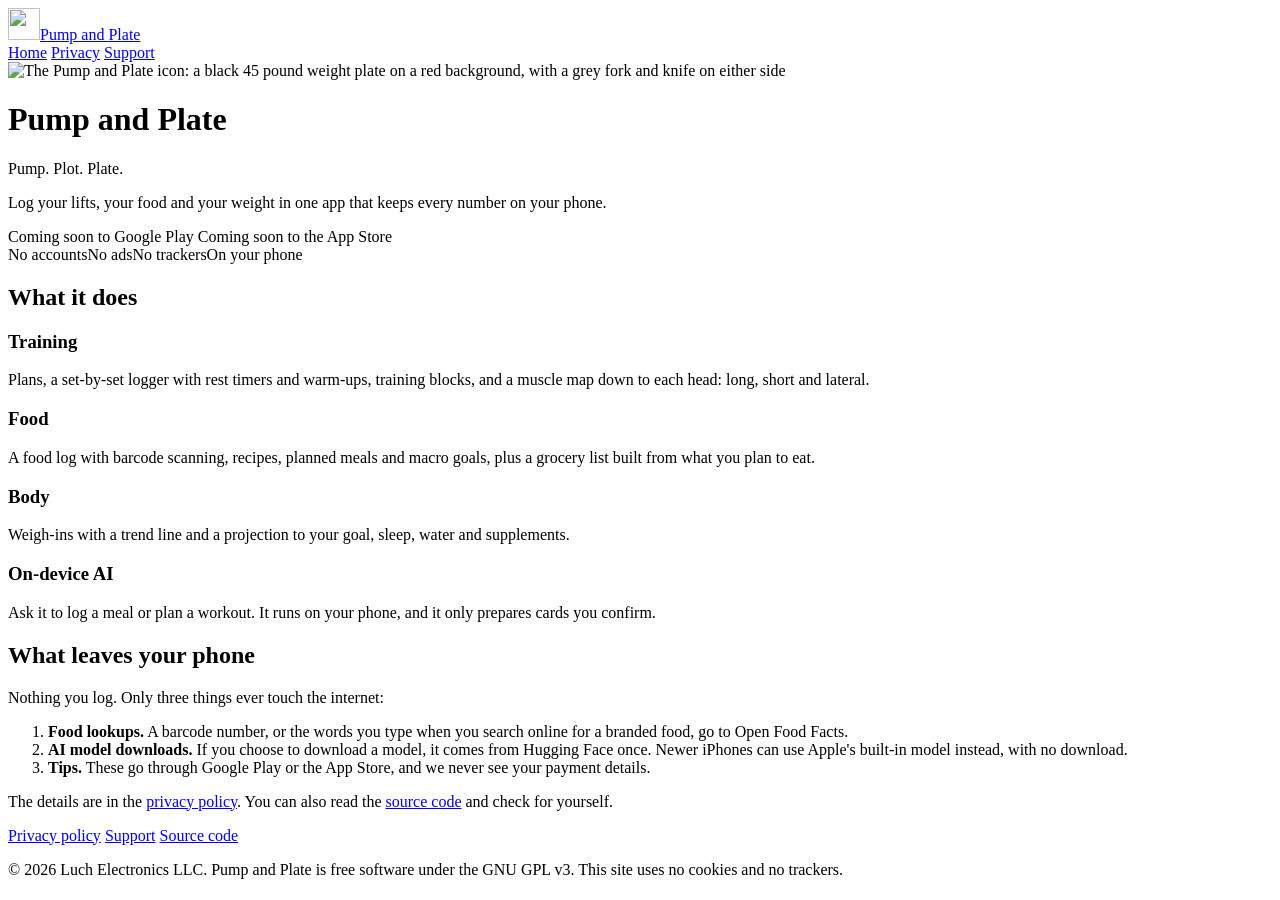
==== docs/index.html @ c7902e40 "Website: link the source code on GitHub Co-Authored-By: Claude Opus 5.5 <noreply@anthropic.com> Clau" ====
<!doctype html>
<html lang="en">
<head>
<meta charset="utf-8">
<meta name="viewport" content="width=device-width, initial-scale=1, viewport-fit=cover">
<meta name="referrer" content="no-referrer">
<title>Pump and Plate</title>
<meta name="description" content="A private workout and nutrition tracker. Everything you log stays on your phone.">
<link rel="stylesheet" href="style.css">
<link rel="icon" href="favicon.png" type="image/png">
<link rel="apple-touch-icon" href="apple-touch-icon.png">
</head>
<body>
<header class="wrap bar">
  <a class="brand" href="index.html"><img src="favicon.png" alt="" width="32" height="32">Pump and Plate</a>
  <nav class="nav" aria-label="Pages">
      <a href="index.html" aria-current="page">Home</a>
      <a href="privacy.html">Privacy</a>
      <a href="support.html">Support</a>
  </nav>
</header>
<main class="wrap">
<div class="hero">
  <img class="icon" src="icon.png" width="180" height="180" alt="The Pump and Plate icon: a black 45 pound weight plate on a red background, with a grey fork and knife on either side">
  <h1>Pump and Plate</h1>
  <p class="tagline">Pump. Plot. Plate.</p>
  <p class="lede">Log your lifts, your food and your weight in one app that keeps every number on your phone.</p>
  <div class="stores" aria-label="Where to get it">
    <span class="store">Coming soon to Google Play</span>
    <span class="store">Coming soon to the App Store</span>
  </div>
</div>

<div class="stamp" aria-label="The app has no accounts, no ads, no trackers, and keeps your data on your phone">
  <span>No accounts</span><span>No ads</span><span>No trackers</span><span>On your phone</span>
</div>

<section aria-labelledby="what">
  <h2 id="what">What it does</h2>
  <div class="features">
    <div>
      <h3>Training</h3>
      <p>Plans, a set-by-set logger with rest timers and warm-ups, training blocks, and a muscle map down to each head: long, short and lateral.</p>
    </div>
    <div>
      <h3>Food</h3>
      <p>A food log with barcode scanning, recipes, planned meals and macro goals, plus a grocery list built from what you plan to eat.</p>
    </div>
    <div>
      <h3>Body</h3>
      <p>Weigh-ins with a trend line and a projection to your goal, sleep, water and supplements.</p>
    </div>
    <div>
      <h3>On-device AI</h3>
      <p>Ask it to log a meal or plan a workout. It runs on your phone, and it only prepares cards you confirm.</p>
    </div>
  </div>
</section>

<section aria-labelledby="leaves">
  <div class="leaves">
    <h2 id="leaves">What leaves your phone</h2>
    <p>Nothing you log. Only three things ever touch the internet:</p>
    <ol>
      <li><strong>Food lookups.</strong> A barcode number, or the words you type when you search online for a branded food, go to Open Food Facts.</li>
      <li><strong>AI model downloads.</strong> If you choose to download a model, it comes from Hugging Face once. Newer iPhones can use Apple's built-in model instead, with no download.</li>
      <li><strong>Tips.</strong> These go through Google Play or the App Store, and we never see your payment details.</li>
    </ol>
    <p>The details are in the <a href="privacy.html">privacy policy</a>. You can also read the <a href="https://github.com/BadElectronics/pump-and-plate">source code</a> and check for yourself.</p>
  </div>
</section>

</main>
<footer class="wrap">
  <div class="links">
    <a href="privacy.html">Privacy policy</a>
    <a href="support.html">Support</a>
    <a href="https://github.com/BadElectronics/pump-and-plate">Source code</a>
  </div>
  <p>© 2026 Luch Electronics LLC. Pump and Plate is free software under the GNU GPL v3. This site uses no cookies and no trackers.</p>
</footer>
</body>
</html>
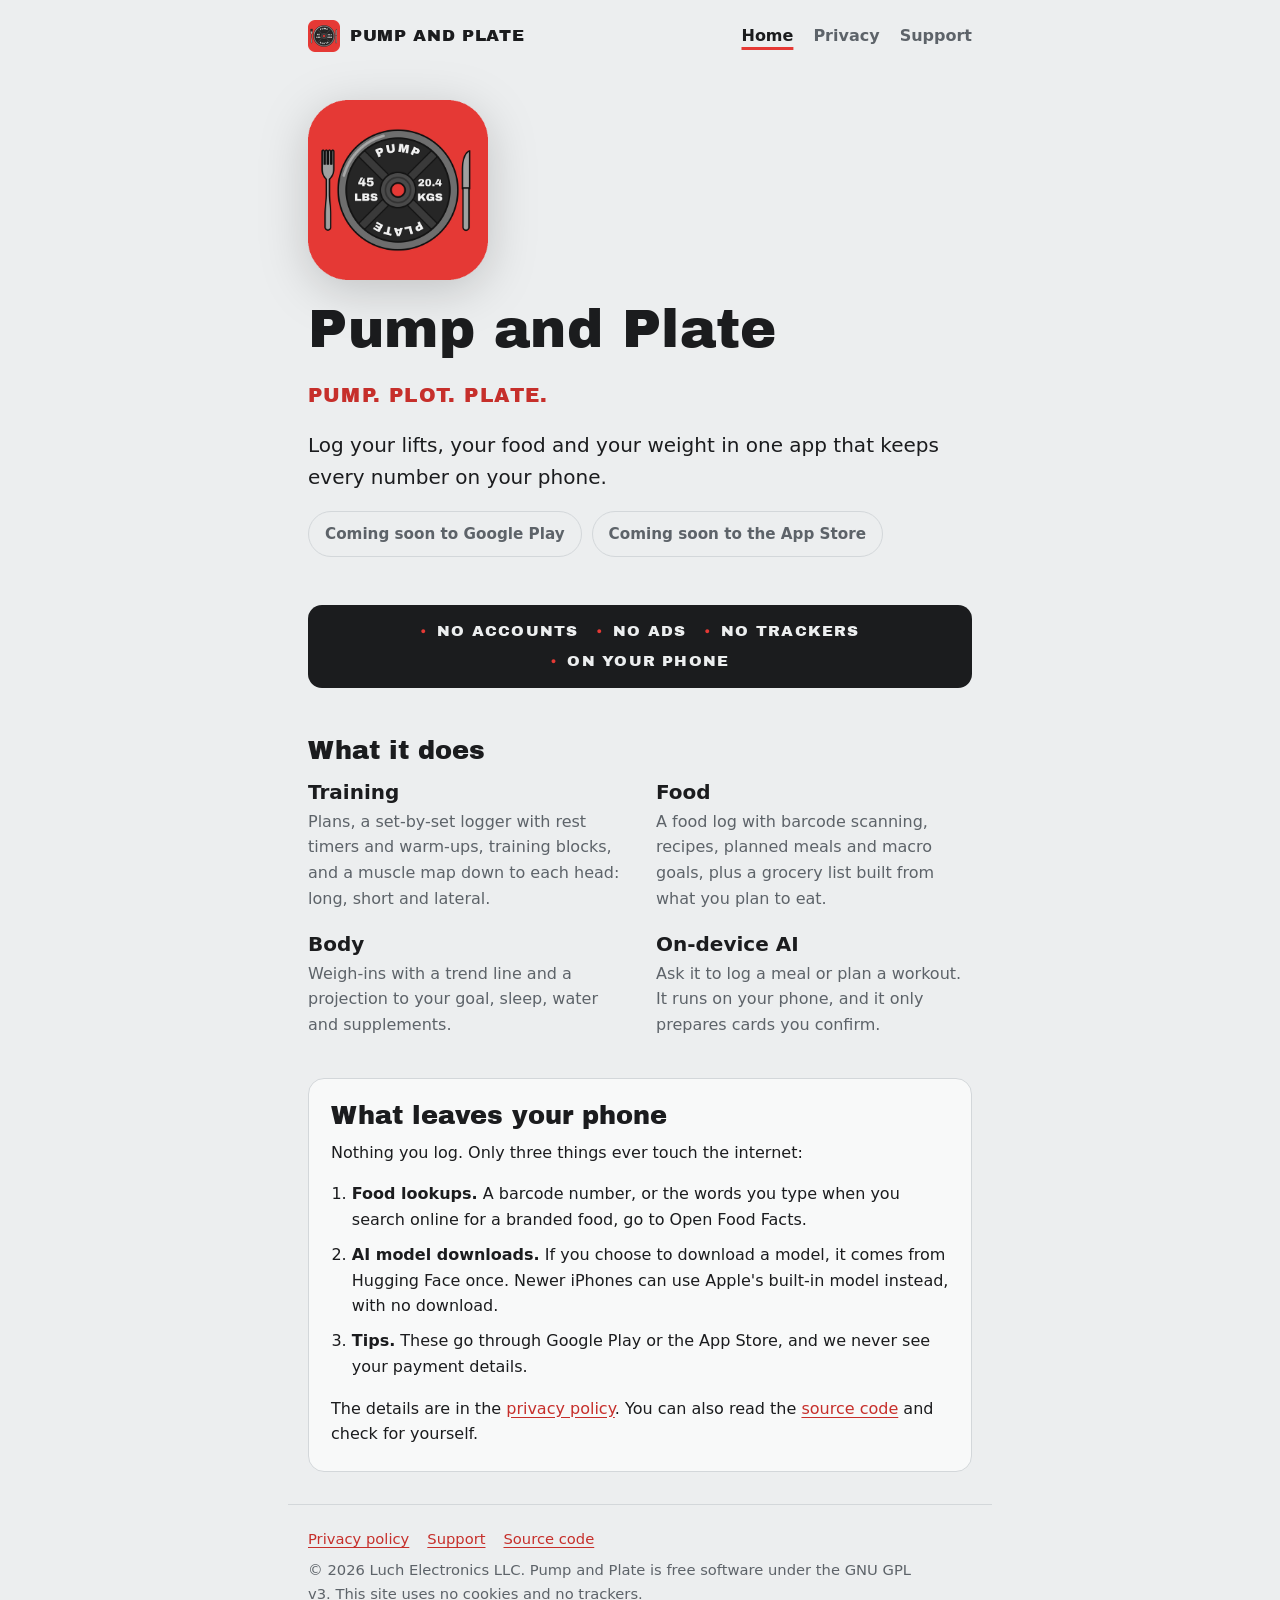
==== commit e82b4f24: "Website for luchelectronics.com: home, privacy policy, support Co-Authored-By: Claude Opus 5.5 <nore" ====
--- a/docs/index.html
+++ b/docs/index.html
@@ -66,7 +66,7 @@
       <li><strong>AI model downloads.</strong> If you choose to download a model, it comes from Hugging Face once. Newer iPhones can use Apple's built-in model instead, with no download.</li>
       <li><strong>Tips.</strong> These go through Google Play or the App Store, and we never see your payment details.</li>
     </ol>
-    <p>The details are in the <a href="privacy.html">privacy policy</a>. You can also read the <a href="https://github.com/BadElectronics/pump-and-plate">source code</a> and check for yourself.</p>
+    <p>The details are in the <a href="privacy.html">privacy policy</a>. You can also read the <a href="https://github.com/">source code</a> and check for yourself.</p>
   </div>
 </section>
 
@@ -75,7 +75,7 @@
   <div class="links">
     <a href="privacy.html">Privacy policy</a>
     <a href="support.html">Support</a>
-    <a href="https://github.com/BadElectronics/pump-and-plate">Source code</a>
+    <a href="https://github.com/">Source code</a>
   </div>
   <p>© 2026 Luch Electronics LLC. Pump and Plate is free software under the GNU GPL v3. This site uses no cookies and no trackers.</p>
 </footer>
--- a/docs/style.css
+++ b/docs/style.css
@@ -0,0 +1,226 @@
+/* Pump and Plate website.
+   Layout: one narrow column like a training log card, with the iron plate
+   as the only big picture. No web fonts from other sites, no trackers:
+   the display face ships with the site, the body uses the phone's own font. */
+
+@font-face {
+  font-family: "Plate Black";
+  src: url("fonts/archivo-black.woff2") format("woff2");
+  font-display: swap;
+}
+
+:root {
+  --chalk: #eceeef;      /* page: gym chalk on steel */
+  --card: #f8f9f9;       /* raised surfaces */
+  --iron: #1b1c1e;       /* text: cast iron */
+  --steel: #5d6369;      /* quiet text */
+  --rule: #d3d7da;       /* hairlines */
+  --red: #c62f2b;        /* the icon's red, deepened for text on light */
+  --red-fill: #e53935;   /* the icon's red, for large fills */
+  --on-red: #ffffff;
+  --display: "Plate Black", "Arial Black", "Helvetica Neue", sans-serif;
+  --body: system-ui, -apple-system, "Segoe UI", Roboto, "Helvetica Neue", Arial, sans-serif;
+  --mono: ui-monospace, "SF Mono", Menlo, Consolas, monospace;
+  --step-0: 1rem;
+  --step-1: 1.25rem;
+  --step-2: 1.6rem;
+  --step-3: clamp(2.2rem, 7vw, 3.4rem);
+  color-scheme: light;
+}
+
+@media (prefers-color-scheme: dark) {
+  :root:not([data-theme="light"]) {
+    --chalk: #121314;
+    --card: #1c1e20;
+    --iron: #eceeef;
+    --steel: #a3a9ae;
+    --rule: #2f3235;
+    --red: #ff6b63;
+    --red-fill: #e53935;
+    --on-red: #ffffff;
+    color-scheme: dark;
+  }
+}
+
+:root[data-theme="dark"] {
+  --chalk: #121314;
+  --card: #1c1e20;
+  --iron: #eceeef;
+  --steel: #a3a9ae;
+  --rule: #2f3235;
+  --red: #ff6b63;
+  --red-fill: #e53935;
+  --on-red: #ffffff;
+  color-scheme: dark;
+}
+
+* { box-sizing: border-box; }
+
+html { -webkit-text-size-adjust: 100%; }
+
+body {
+  margin: 0;
+  background: var(--chalk);
+  color: var(--iron);
+  font: 400 var(--step-0)/1.6 var(--body);
+}
+
+a { color: var(--red); text-underline-offset: 0.18em; }
+a:hover { text-decoration-thickness: 2px; }
+a:focus-visible, button:focus-visible { outline: 3px solid var(--red); outline-offset: 3px; border-radius: 4px; }
+
+.wrap {
+  max-width: 44rem;
+  margin: 0 auto;
+  padding-inline: 20px;
+}
+
+/* Top bar: the name in the plate's lettering, and the three pages. */
+.bar {
+  display: flex;
+  flex-wrap: wrap;
+  align-items: center;
+  justify-content: space-between;
+  gap: 12px 24px;
+  padding-block: 20px;
+}
+.brand {
+  display: flex;
+  align-items: center;
+  gap: 10px;
+  color: var(--iron);
+  text-decoration: none;
+  font-family: var(--display);
+  font-size: 1.05rem;
+  letter-spacing: 0.04em;
+  text-transform: uppercase;
+}
+.brand img { width: 32px; height: 32px; }
+.nav { display: flex; flex-wrap: wrap; gap: 6px 20px; }
+.nav a { color: var(--steel); text-decoration: none; font-weight: 600; }
+.nav a:hover, .nav a[aria-current="page"] { color: var(--iron); }
+.nav a[aria-current="page"] { text-decoration: underline; text-decoration-color: var(--red-fill); text-decoration-thickness: 3px; text-underline-offset: 0.4em; }
+
+h1, h2, h3 { text-wrap: balance; line-height: 1.15; }
+h1 { font-family: var(--display); font-weight: 400; font-size: var(--step-3); letter-spacing: 0.01em; margin: 0; }
+h2 { font-family: var(--display); font-weight: 400; font-size: var(--step-2); margin: 0 0 0.6rem; }
+h3 { font-size: var(--step-1); margin: 0 0 0.3rem; }
+p { margin: 0 0 1rem; max-width: 65ch; }
+
+/* Home: the plate, the name, the promise. */
+.hero {
+  display: grid;
+  grid-template-columns: minmax(0, 1fr);
+  justify-items: start;
+  gap: 18px;
+  padding-block: 28px 40px;
+}
+.hero .icon {
+  width: min(180px, 46vw);
+  height: auto;
+  filter: drop-shadow(0 10px 24px rgb(0 0 0 / 0.18));
+}
+.tagline {
+  font-family: var(--display);
+  font-size: var(--step-1);
+  color: var(--red);
+  letter-spacing: 0.06em;
+  text-transform: uppercase;
+  margin: 0;
+}
+.lede { font-size: var(--step-1); color: var(--iron); margin: 0; }
+.stores { display: flex; flex-wrap: wrap; gap: 10px; }
+.store {
+  display: inline-flex;
+  align-items: center;
+  gap: 8px;
+  padding: 10px 16px;
+  border-radius: 999px;
+  border: 1.5px solid var(--rule);
+  color: var(--steel);
+  font-weight: 600;
+  font-size: 0.95rem;
+}
+
+/* The plate's stamped lettering, used once as a strip of promises. */
+.stamp {
+  margin-block: 8px 40px;
+  padding: 14px 18px;
+  border-radius: 14px;
+  background: var(--iron);
+  color: var(--chalk);
+  font-family: var(--display);
+  font-size: 0.95rem;
+  letter-spacing: 0.08em;
+  text-transform: uppercase;
+  display: flex;
+  flex-wrap: wrap;
+  gap: 6px 18px;
+  justify-content: center;
+}
+.stamp span::before { content: "\25CF"; color: var(--red-fill); margin-right: 10px; font-size: 0.6em; vertical-align: 0.25em; }
+
+section { padding-block: 8px 32px; }
+section > h2 { margin-bottom: 1rem; }
+.features { display: grid; grid-template-columns: repeat(auto-fit, minmax(15rem, 1fr)); gap: 22px 32px; }
+.features div { min-width: 0; }
+.features p { color: var(--steel); margin: 0; }
+
+.leaves {
+  background: var(--card);
+  border: 1px solid var(--rule);
+  border-radius: 16px;
+  padding: 22px 22px 8px;
+}
+.leaves ol { margin: 0 0 1rem; padding-left: 1.3rem; }
+.leaves li { margin-bottom: 0.6rem; }
+
+/* Policy and help pages. */
+.doc { padding-block: 16px 40px; }
+.doc h1 { font-size: var(--step-2); margin-bottom: 0.4rem; }
+.meta { color: var(--steel); font-size: 0.95rem; margin-bottom: 1.6rem; }
+.doc h2 { font-family: var(--body); font-weight: 700; font-size: var(--step-1); margin-top: 2rem; }
+.doc ul, .doc ol { padding-left: 1.3rem; max-width: 65ch; }
+.doc li { margin-bottom: 0.45rem; }
+.summary {
+  border-left: 4px solid var(--red-fill);
+  padding: 4px 0 4px 16px;
+  font-size: var(--step-1);
+  margin-block: 0 1.4rem;
+}
+.table-wrap { overflow-x: auto; margin-bottom: 1rem; }
+table { border-collapse: collapse; width: 100%; min-width: 30rem; font-size: 0.95rem; }
+th, td { text-align: left; vertical-align: top; padding: 10px 12px 10px 0; border-bottom: 1px solid var(--rule); }
+th { font-weight: 700; }
+code, .addr { font-family: var(--mono); font-size: 0.92em; }
+details { border-bottom: 1px solid var(--rule); padding-block: 12px; }
+details:first-of-type { border-top: 1px solid var(--rule); }
+summary { cursor: pointer; font-weight: 700; }
+details p { margin: 0.6rem 0 0.2rem; }
+.contact {
+  display: grid;
+  gap: 4px;
+  background: var(--card);
+  border: 1px solid var(--rule);
+  border-radius: 16px;
+  padding: 18px 20px;
+  margin-bottom: 1.6rem;
+}
+.contact .addr { font-size: 1.05rem; color: var(--iron); user-select: all; }
+
+/* Placeholder text that still needs a real value. */
+.ph { background: color-mix(in srgb, var(--red-fill) 18%, transparent); border-radius: 4px; padding: 0 4px; }
+
+footer {
+  border-top: 1px solid var(--rule);
+  padding-block: 22px 40px;
+  color: var(--steel);
+  font-size: 0.92rem;
+}
+footer .links { display: flex; flex-wrap: wrap; gap: 6px 18px; margin-bottom: 8px; }
+footer p { margin: 0; }
+
+@media (prefers-reduced-motion: no-preference) {
+  .hero .icon { transition: transform 600ms cubic-bezier(.2,.8,.2,1); }
+  .hero .icon:hover { transform: rotate(-12deg); }
+}
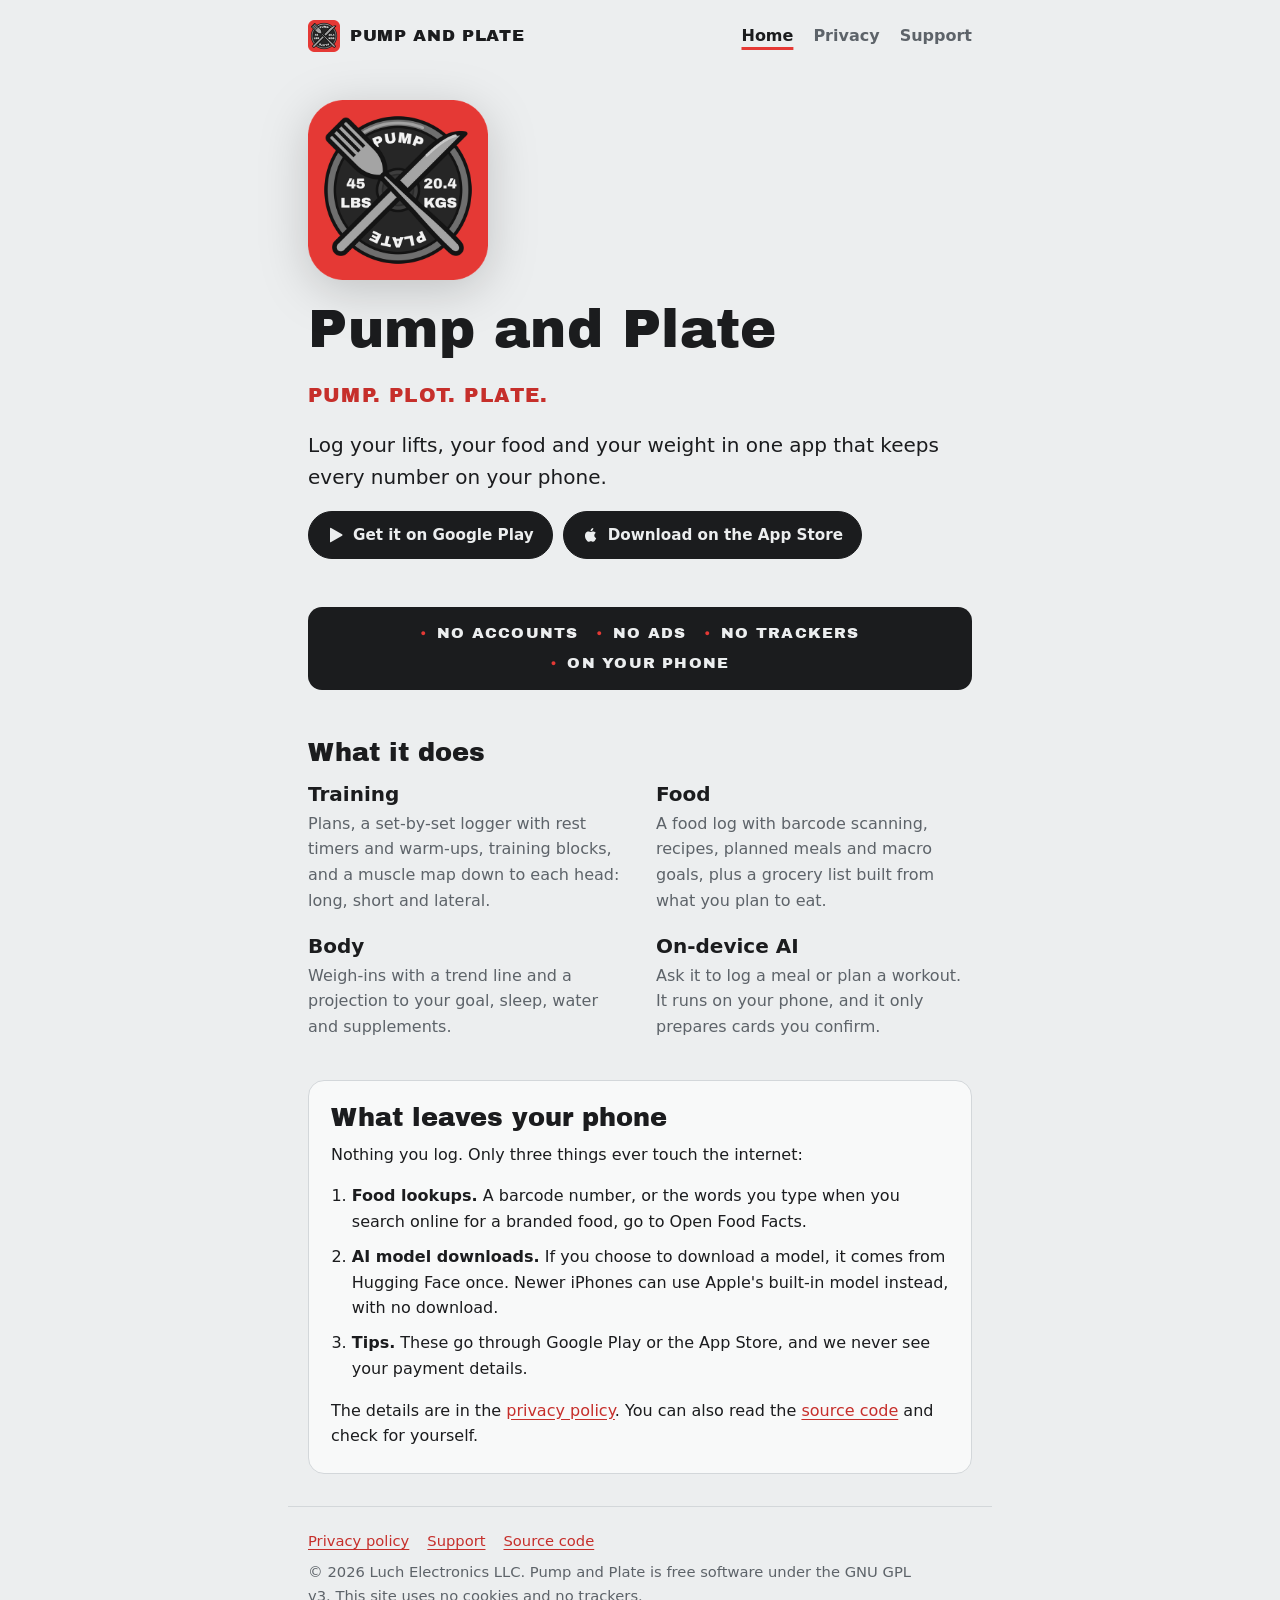
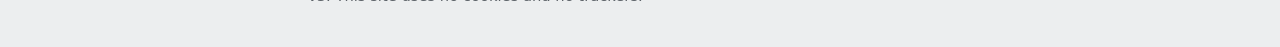
==== commit cab5cdd6: "Website: store buttons; release 1.5.21 to Google Play Co-Authored-By: Claude Fable 5.1 <noreply@anth" ====
--- a/docs/index.html
+++ b/docs/index.html
@@ -6,28 +6,35 @@
 <meta name="referrer" content="no-referrer">
 <title>Pump and Plate</title>
 <meta name="description" content="A private workout and nutrition tracker. Everything you log stays on your phone.">
+<link rel="canonical" href="https://luchelectronics.com/">
 <link rel="stylesheet" href="style.css">
 <link rel="icon" href="favicon.png" type="image/png">
 <link rel="apple-touch-icon" href="apple-touch-icon.png">
 </head>
 <body>
 <header class="wrap bar">
-  <a class="brand" href="index.html"><img src="favicon.png" alt="" width="32" height="32">Pump and Plate</a>
+  <a class="brand" href="./"><img src="favicon.png" alt="" width="32" height="32">Pump and Plate</a>
   <nav class="nav" aria-label="Pages">
-      <a href="index.html" aria-current="page">Home</a>
+      <a href="./" aria-current="page">Home</a>
       <a href="privacy.html">Privacy</a>
       <a href="support.html">Support</a>
   </nav>
 </header>
 <main class="wrap">
 <div class="hero">
-  <img class="icon" src="icon.png" width="180" height="180" alt="The Pump and Plate icon: a black 45 pound weight plate on a red background, with a grey fork and knife on either side">
+  <img class="icon" src="icon.png" width="180" height="180" alt="The Pump and Plate icon: a black 45 pound weight plate on a red background, with a grey fork and knife crossed over it">
   <h1>Pump and Plate</h1>
   <p class="tagline">Pump. Plot. Plate.</p>
   <p class="lede">Log your lifts, your food and your weight in one app that keeps every number on your phone.</p>
   <div class="stores" aria-label="Where to get it">
-    <span class="store">Coming soon to Google Play</span>
-    <span class="store">Coming soon to the App Store</span>
+    <a class="store" href="https://play.google.com/store/apps/details?id=com.pumpandplate.app">
+      <svg viewBox="0 0 24 24" width="18" height="18" aria-hidden="true"><path fill="currentColor" d="M4 3.5v17a1 1 0 0 0 1.5.86l14.6-8.5a1 1 0 0 0 0-1.72L5.5 2.64A1 1 0 0 0 4 3.5z"/></svg>
+      Get it on Google Play
+    </a>
+    <a class="store" href="https://apps.apple.com/app/id6822553518">
+      <svg viewBox="0 0 24 24" width="18" height="18" aria-hidden="true"><path fill="currentColor" d="M16.4 12.6c0-2.4 2-3.5 2-3.6-1.1-1.6-2.8-1.8-3.4-1.8-1.4-.2-2.8.8-3.5.8-.7 0-1.8-.8-3-.8-1.5 0-3 .9-3.8 2.3-1.6 2.8-.4 7 1.2 9.3.8 1.1 1.7 2.4 2.9 2.3 1.2 0 1.6-.7 3-.7s1.8.7 3 .7c1.3 0 2.1-1.1 2.8-2.3.9-1.3 1.3-2.6 1.3-2.6s-2.5-1-2.5-3.6zM14.1 5.7c.6-.8 1.1-1.9.9-3-.9 0-2 .6-2.7 1.4-.6.7-1.1 1.8-1 2.9 1 .1 2.1-.5 2.8-1.3z"/></svg>
+      Download on the App Store
+    </a>
   </div>
 </div>
 
@@ -66,7 +73,7 @@
       <li><strong>AI model downloads.</strong> If you choose to download a model, it comes from Hugging Face once. Newer iPhones can use Apple's built-in model instead, with no download.</li>
       <li><strong>Tips.</strong> These go through Google Play or the App Store, and we never see your payment details.</li>
     </ol>
-    <p>The details are in the <a href="privacy.html">privacy policy</a>. You can also read the <a href="https://github.com/">source code</a> and check for yourself.</p>
+    <p>The details are in the <a href="privacy.html">privacy policy</a>. You can also read the <a href="https://github.com/BadElectronics/pump-and-plate">source code</a> and check for yourself.</p>
   </div>
 </section>
 
@@ -75,7 +82,7 @@
   <div class="links">
     <a href="privacy.html">Privacy policy</a>
     <a href="support.html">Support</a>
-    <a href="https://github.com/">Source code</a>
+    <a href="https://github.com/BadElectronics/pump-and-plate">Source code</a>
   </div>
   <p>© 2026 Luch Electronics LLC. Pump and Plate is free software under the GNU GPL v3. This site uses no cookies and no trackers.</p>
 </footer>
--- a/docs/style.css
+++ b/docs/style.css
@@ -134,13 +134,16 @@
   display: inline-flex;
   align-items: center;
   gap: 8px;
-  padding: 10px 16px;
+  padding: 11px 18px;
   border-radius: 999px;
-  border: 1.5px solid var(--rule);
-  color: var(--steel);
+  border: 1.5px solid var(--iron);
+  background: var(--iron);
+  color: var(--chalk);
   font-weight: 600;
   font-size: 0.95rem;
-}
+  text-decoration: none;
+}
+.store:hover, .store:focus-visible { background: var(--red-fill); border-color: var(--red-fill); color: var(--on-red); }
 
 /* The plate's stamped lettering, used once as a strip of promises. */
 .stamp {
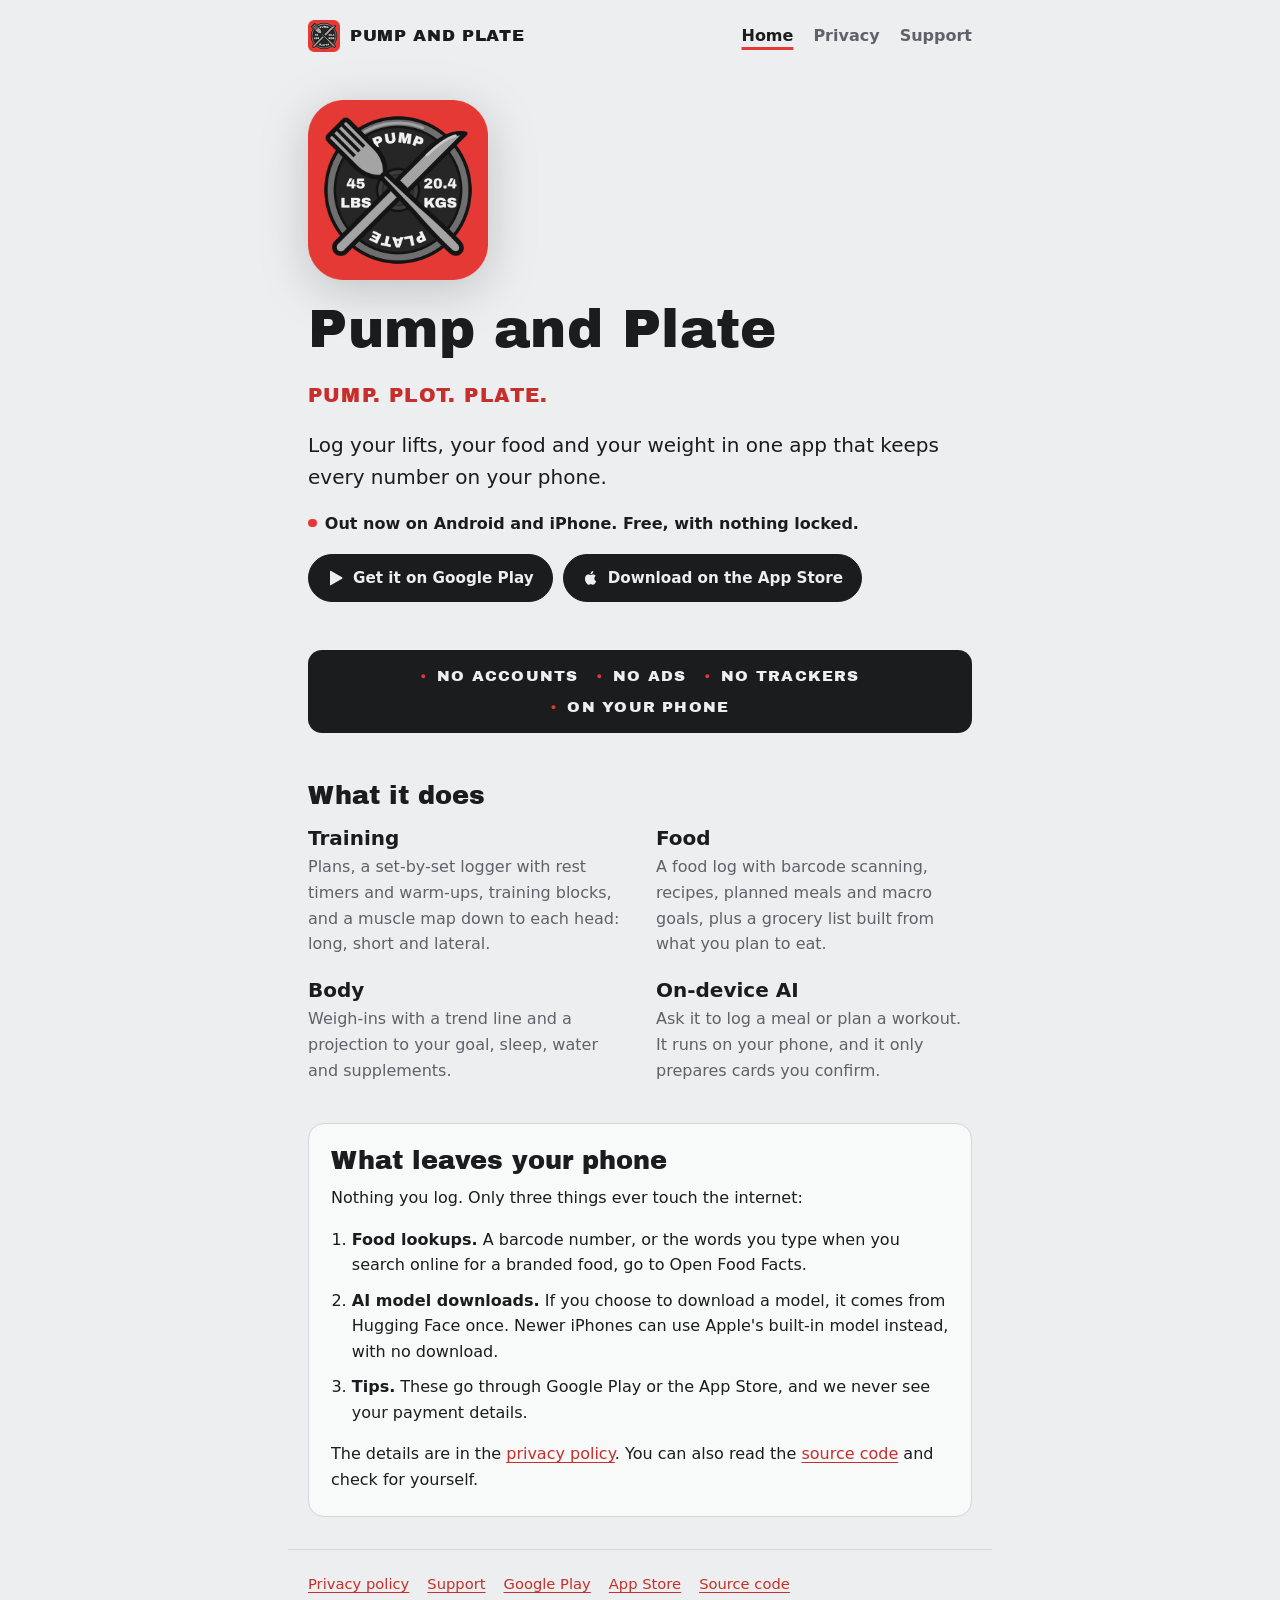
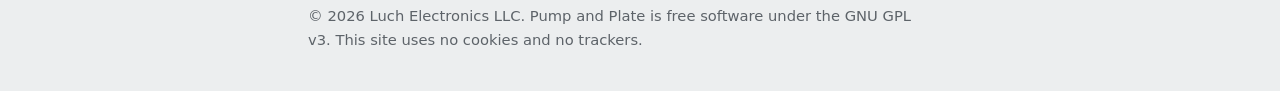
==== commit 092278b4: "Website: say the app is out on both stores, and link the stores in the footer Co-Authored-By: Claude" ====
--- a/docs/index.html
+++ b/docs/index.html
@@ -26,6 +26,7 @@
   <h1>Pump and Plate</h1>
   <p class="tagline">Pump. Plot. Plate.</p>
   <p class="lede">Log your lifts, your food and your weight in one app that keeps every number on your phone.</p>
+  <p class="live">Out now on Android and iPhone. Free, with nothing locked.</p>
   <div class="stores" aria-label="Where to get it">
     <a class="store" href="https://play.google.com/store/apps/details?id=com.pumpandplate.app">
       <svg viewBox="0 0 24 24" width="18" height="18" aria-hidden="true"><path fill="currentColor" d="M4 3.5v17a1 1 0 0 0 1.5.86l14.6-8.5a1 1 0 0 0 0-1.72L5.5 2.64A1 1 0 0 0 4 3.5z"/></svg>
@@ -82,6 +83,8 @@
   <div class="links">
     <a href="privacy.html">Privacy policy</a>
     <a href="support.html">Support</a>
+    <a href="https://play.google.com/store/apps/details?id=com.pumpandplate.app">Google Play</a>
+    <a href="https://apps.apple.com/app/id6822553518">App Store</a>
     <a href="https://github.com/BadElectronics/pump-and-plate">Source code</a>
   </div>
   <p>© 2026 Luch Electronics LLC. Pump and Plate is free software under the GNU GPL v3. This site uses no cookies and no trackers.</p>
--- a/docs/style.css
+++ b/docs/style.css
@@ -129,6 +129,8 @@
   margin: 0;
 }
 .lede { font-size: var(--step-1); color: var(--iron); margin: 0; }
+.live { font-weight: 600; color: var(--iron); margin: 0; }
+.live::before { content: ""; display: inline-block; width: 0.55em; height: 0.55em; margin-right: 0.5em; border-radius: 50%; background: var(--red-fill); vertical-align: 0.08em; }
 .stores { display: flex; flex-wrap: wrap; gap: 10px; }
 .store {
   display: inline-flex;
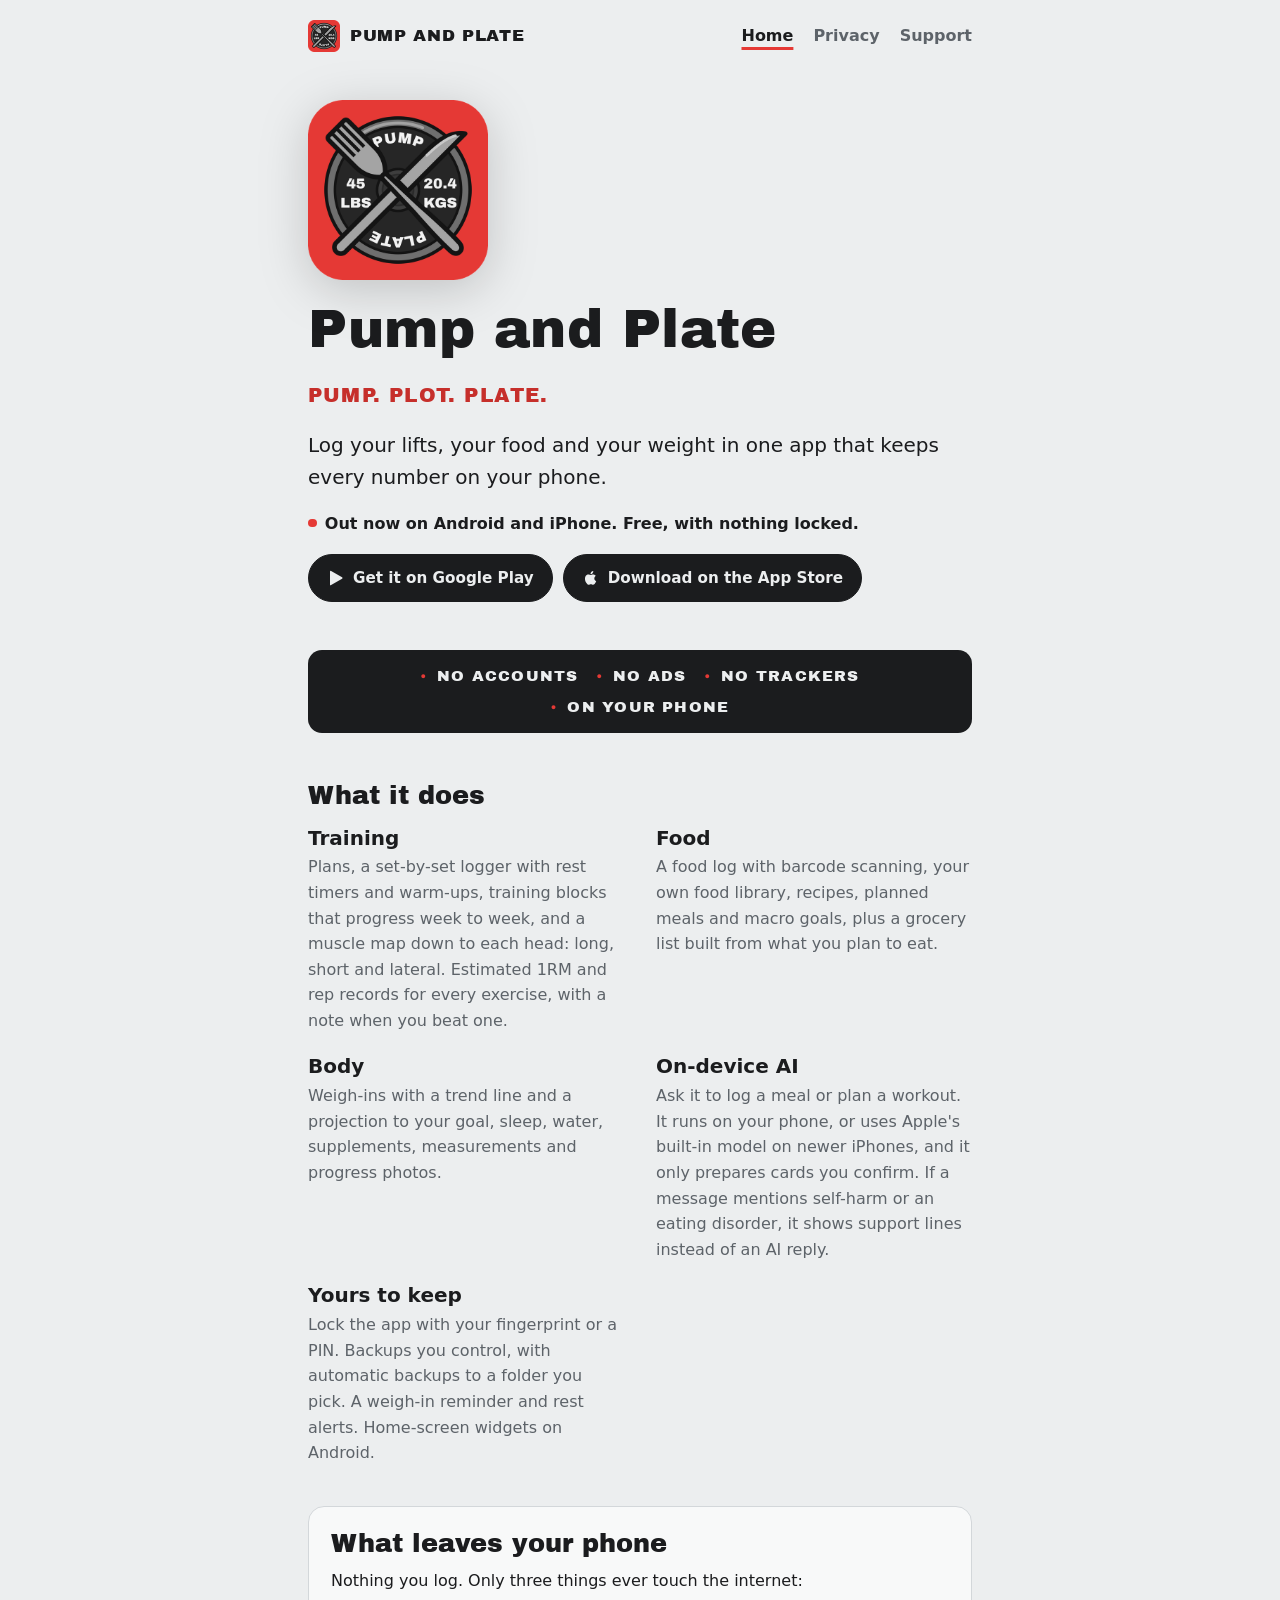
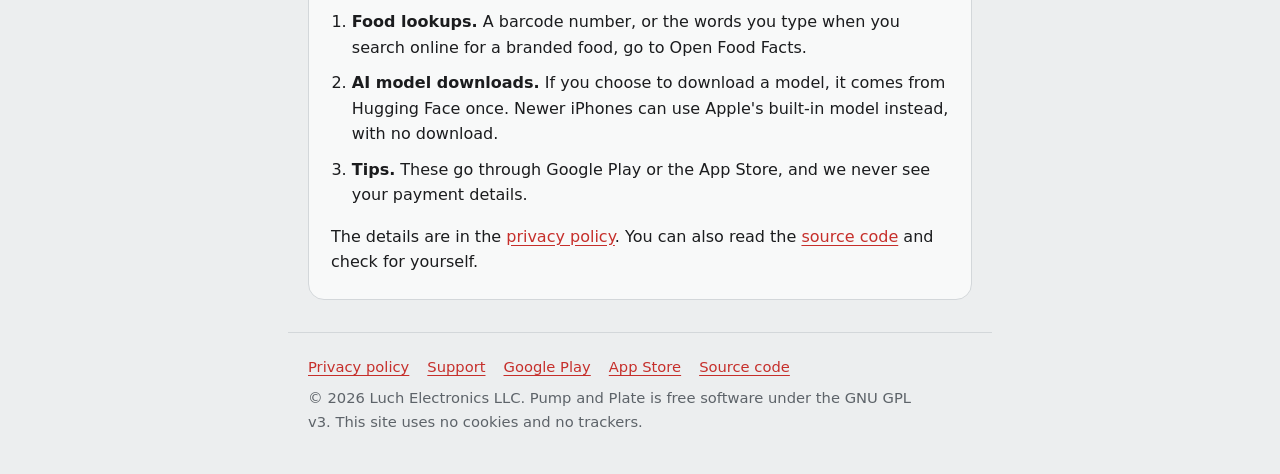
==== commit d8e3af2e: "Website and README: list the features the docs had missed 1RM and rep records, food library, measure" ====
--- a/docs/index.html
+++ b/docs/index.html
@@ -48,19 +48,23 @@
   <div class="features">
     <div>
       <h3>Training</h3>
-      <p>Plans, a set-by-set logger with rest timers and warm-ups, training blocks, and a muscle map down to each head: long, short and lateral.</p>
+      <p>Plans, a set-by-set logger with rest timers and warm-ups, training blocks that progress week to week, and a muscle map down to each head: long, short and lateral. Estimated 1RM and rep records for every exercise, with a note when you beat one.</p>
     </div>
     <div>
       <h3>Food</h3>
-      <p>A food log with barcode scanning, recipes, planned meals and macro goals, plus a grocery list built from what you plan to eat.</p>
+      <p>A food log with barcode scanning, your own food library, recipes, planned meals and macro goals, plus a grocery list built from what you plan to eat.</p>
     </div>
     <div>
       <h3>Body</h3>
-      <p>Weigh-ins with a trend line and a projection to your goal, sleep, water and supplements.</p>
+      <p>Weigh-ins with a trend line and a projection to your goal, sleep, water, supplements, measurements and progress photos.</p>
     </div>
     <div>
       <h3>On-device AI</h3>
-      <p>Ask it to log a meal or plan a workout. It runs on your phone, and it only prepares cards you confirm.</p>
+      <p>Ask it to log a meal or plan a workout. It runs on your phone, or uses Apple's built-in model on newer iPhones, and it only prepares cards you confirm. If a message mentions self-harm or an eating disorder, it shows support lines instead of an AI reply.</p>
+    </div>
+    <div>
+      <h3>Yours to keep</h3>
+      <p>Lock the app with your fingerprint or a PIN. Backups you control, with automatic backups to a folder you pick. A weigh-in reminder and rest alerts. Home-screen widgets on Android.</p>
     </div>
   </div>
 </section>
